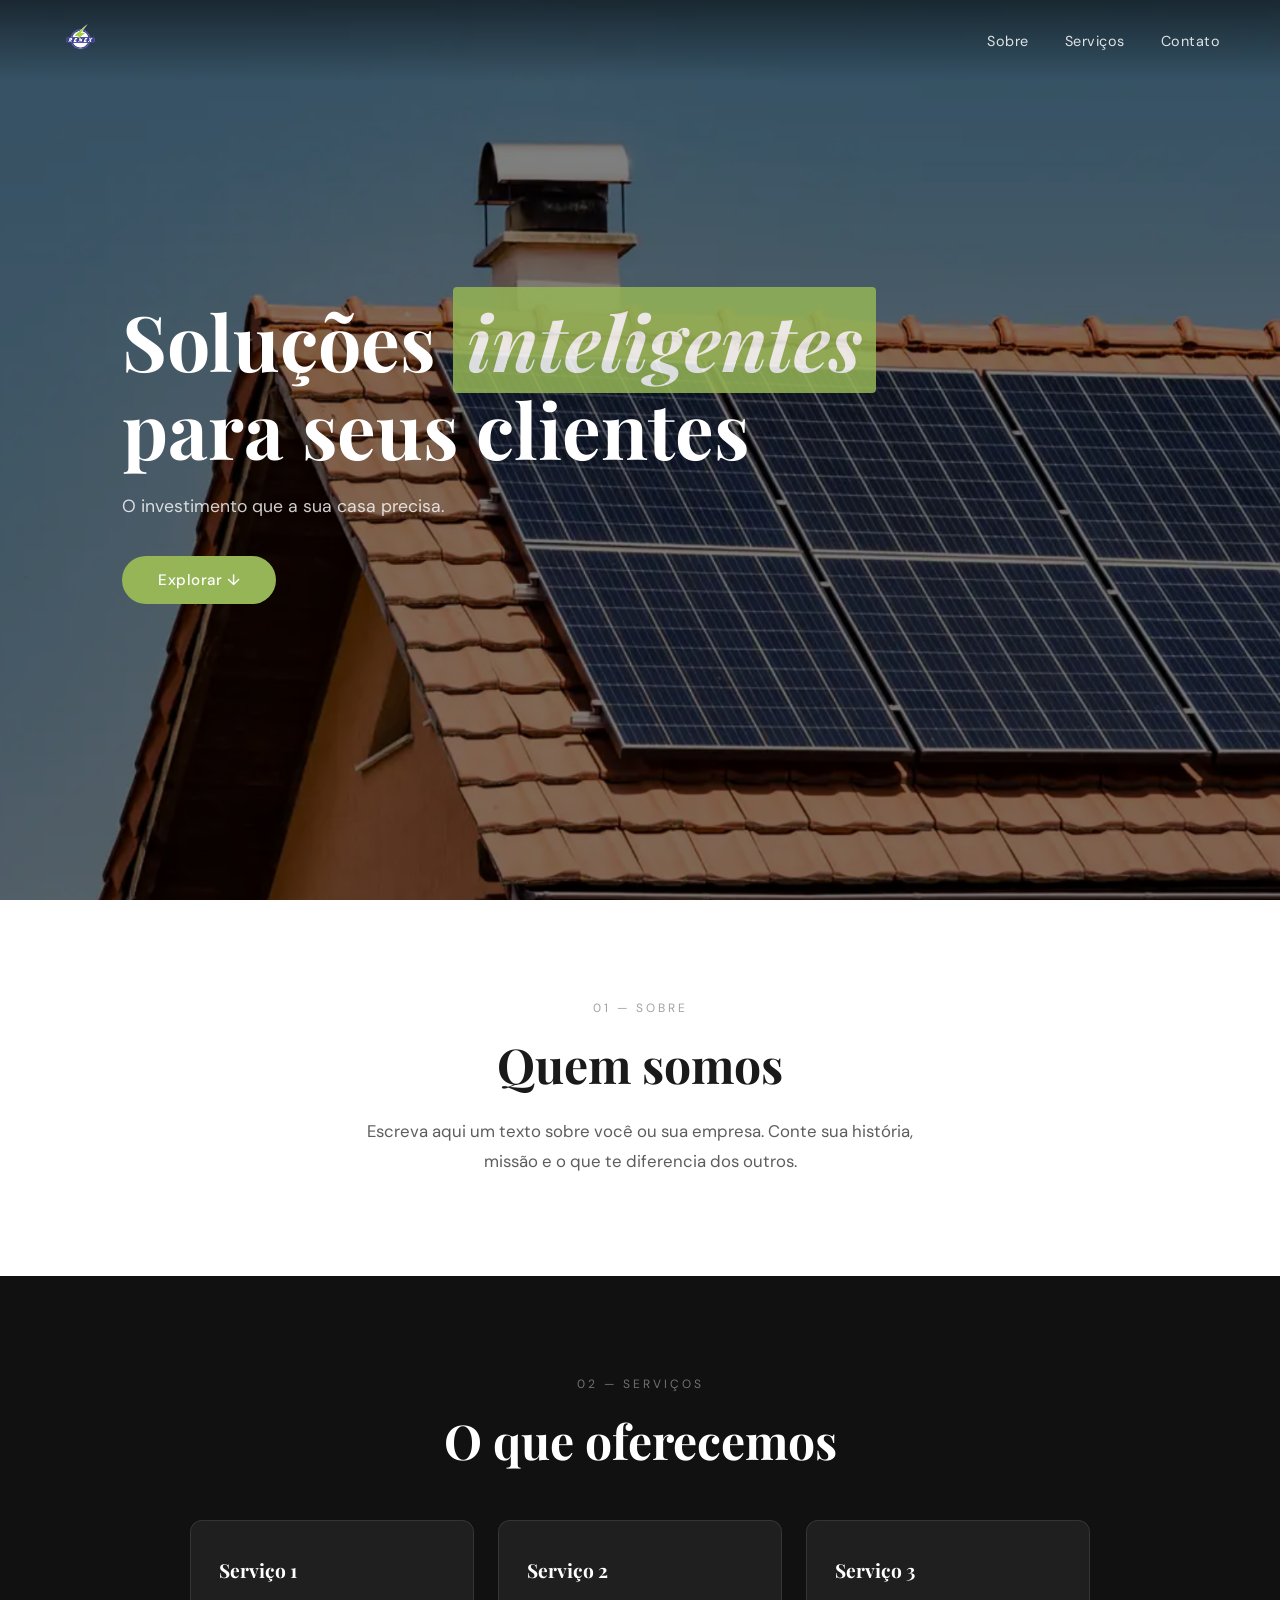
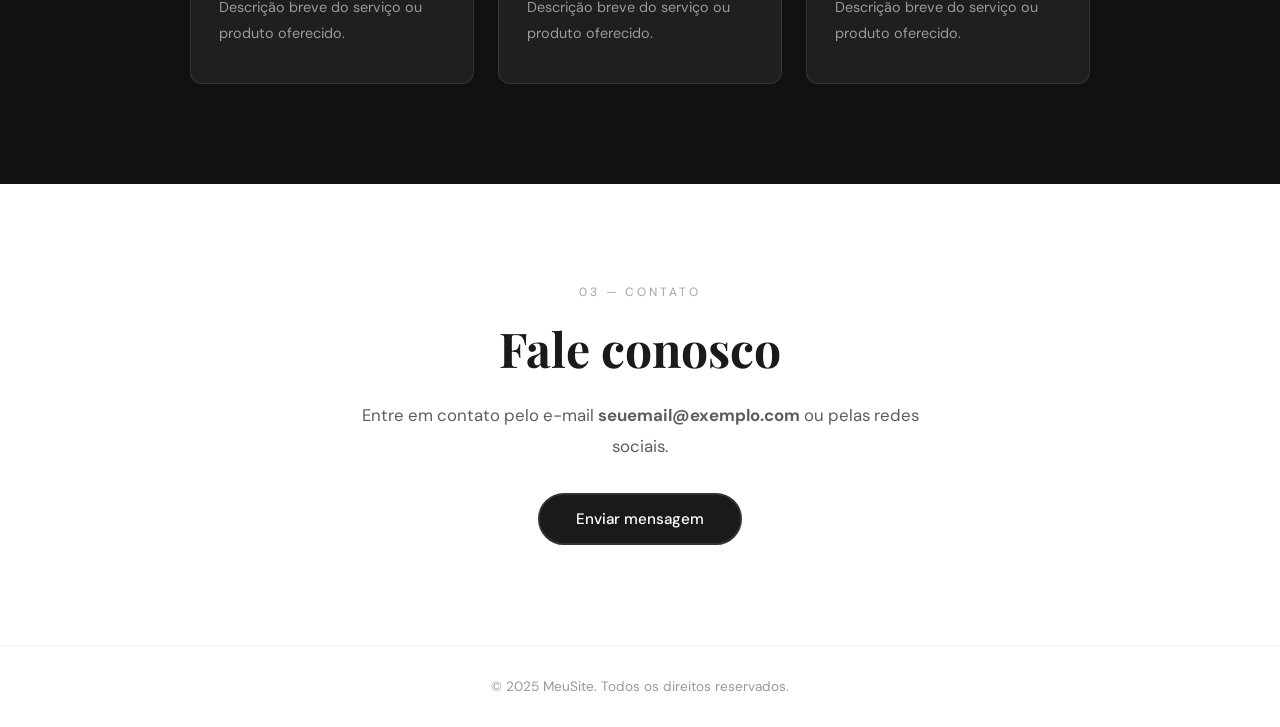
==== renex-engenharia/front-end/templates/index.html @ 0c69bf20 "Add files via upload" ====
<!DOCTYPE html>
<html lang="pt-BR">
<head>
  <meta charset="UTF-8">
  <meta name="viewport" content="width=device-width, initial-scale=1.0">
  <title>Meu Site</title>
  <link rel="preconnect" href="https://fonts.googleapis.com">
  <link href="https://fonts.googleapis.com/css2?family=Playfair+Display:wght@700&family=DM+Sans:wght@300;400;500&display=swap" rel="stylesheet">
  <link rel="stylesheet" href="../assets/css/globlal.css">
</head>
<body>

  <!-- HERO: tela cheia com imagem de fundo -->
  <section class="hero">
    <nav class="nav">
      <img src="../assets/images/logo-renex.png" alt="Logo" class="logo">
      <ul>
        <li><a href="#sobre">Sobre</a></li>
        <li><a href="#servicos">Serviços</a></li>
        <li><a href="#contato">Contato</a></li>
      </ul>
    </nav>

    <div class="hero-conteudo">
      <h1>Soluções <em><span class="destaque">inteligentes</span></em><br>para seus clientes</h1>
      <p class="hero-sub">O investimento que a sua casa precisa.</p>
      <a href="#sobre" class="botao">Explorar ↓</a>
    </div>
  </section>

  <!-- SEÇÕES ABAIXO: sem imagem de fundo -->
  <section id="sobre" class="secao">
    <div class="secao-inner">
      <span class="secao-tag">01 — Sobre</span>
      <h2>Quem somos</h2>
      <p>Escreva aqui um texto sobre você ou sua empresa. Conte sua história, missão e o que te diferencia dos outros.</p>
    </div>
  </section>

  <section id="servicos" class="secao escura">
    <div class="secao-inner">
      <span class="secao-tag">02 — Serviços</span>
      <h2>O que oferecemos</h2>
      <div class="cards">
        <div class="card">
          <h3>Serviço 1</h3>
          <p>Descrição breve do serviço ou produto oferecido.</p>
        </div>
        <div class="card">
          <h3>Serviço 2</h3>
          <p>Descrição breve do serviço ou produto oferecido.</p>
        </div>
        <div class="card">
          <h3>Serviço 3</h3>
          <p>Descrição breve do serviço ou produto oferecido.</p>
        </div>
      </div>
    </div>
  </section>

  <section id="contato" class="secao">
    <div class="secao-inner">
      <span class="secao-tag">03 — Contato</span>
      <h2>Fale conosco</h2>
      <p>Entre em contato pelo e-mail <strong>seuemail@exemplo.com</strong> ou pelas redes sociais.</p>
      <a href="mailto:seuemail@exemplo.com" class="botao-escuro">Enviar mensagem</a>
    </div>
  </section>

  <footer>
    <p>© 2025 MeuSite. Todos os direitos reservados.</p>
  </footer>

  <script src="js/main.js"></script>
</body>
</html>
---- renex-engenharia/front-end/assets/css/globlal.css ----
/* ===========================
   RESET & BASE
=========================== */
* {
  margin: 0;
  padding: 0;
  box-sizing: border-box;
}

body {
  font-family: 'DM Sans', sans-serif;
  color: #1a1a1a;
  overflow-x: hidden;
}

/* ===========================
   HERO — tela cheia com imagem
=========================== */
.hero {
  width: 100%;
  height: 100vh;

  background-image: url('../../assets/images/fundo_incial.png');

  background-size: cover;
  background-position: center;
  background-repeat: no-repeat;
  background-attachment: fixed;

  position: relative;
  display: flex;
  flex-direction: column;
  align-items: flex-start;  /* ← MUDOU: era center */
  justify-content: center;
  padding-left: 8%;         /* ← ADICIONADO: espaço da borda esquerda */
}

/* Overlay escuro por cima da imagem */
.hero::before {
  content: '';
  position: absolute;
  inset: 0;
  background: rgba(0, 0, 0, 0.50);
  z-index: 0;
}

/* ===========================
   NAVEGAÇÃO
=========================== */
.nav {
  position: fixed;
  top: 0;
  left: 0;
  width: 100%;
  padding: 20px 60px;
  display: flex;
  align-items: center;
  justify-content: space-between;
  z-index: 100;
  background: linear-gradient(to bottom, rgba(0,0,0,0.5), transparent);
}

.logo {
  height: 40px;   /* ← MUDOU: era font/color (agora é imagem) */
  width: auto;
}

.nav ul {
  list-style: none;
  display: flex;
  gap: 36px;
}

.nav ul a {
  color: rgba(255,255,255,0.85);
  text-decoration: none;
  font-size: 0.9rem;
  letter-spacing: 0.5px;
  transition: color 0.2s;
}

.nav ul a:hover {
  color: white;
}

/* ===========================
   CONTEÚDO DO HERO
=========================== */
.hero-conteudo {
  position: relative;
  z-index: 1;
  text-align: left;         /* ← MUDOU: era center */
  color: white;
  padding: 0 20px;
  animation: fadeUp 1s ease forwards;
}

.hero-tag {
  font-size: 0.8rem;
  letter-spacing: 4px;
  text-transform: uppercase;
  opacity: 0.7;
  margin-bottom: 16px;
}

.hero-conteudo h1 {
  font-family: 'Playfair Display', serif;
  font-size: clamp(2.5rem, 6vw, 5rem);
  line-height: 1.15;
  margin-bottom: 20px;
}

.hero-conteudo h1 em {
  font-style: italic;
  opacity: 0.85;
}

.hero-sub {
  font-size: 1.1rem;
  opacity: 0.8;
  max-width: 480px;
  margin: 0 0 36px 0;       /* ← MUDOU: era 0 auto 36px (tirou o auto) */
  line-height: 1.6;
}

.botao {
  display: inline-block;
  background: #95b556;
  color: #ffffff;
  padding: 14px 36px;
  border-radius: 50px;
  text-decoration: none;
  font-weight: 500;
  font-size: 0.95rem;
  letter-spacing: 0.5px;
  transition: transform 0.2s, background 0.2s;
}

.botao:hover {
  background: #f0f0f0;
  transform: translateY(-2px);
}

/* ===========================
   SEÇÕES ABAIXO (sem imagem)
=========================== */
.secao {
  padding: 100px 40px;
  background-color: #ffffff;
}

.secao.escura {
  background-color: #111111;
  color: white;
}

.secao-inner {
  max-width: 900px;
  margin: 0 auto;
  text-align: center;
}

.secao-tag {
  font-size: 0.75rem;
  letter-spacing: 3px;
  text-transform: uppercase;
  opacity: 0.4;
  display: block;
  margin-bottom: 16px;
}

.secao h2 {
  font-family: 'Playfair Display', serif;
  font-size: clamp(1.8rem, 4vw, 3rem);
  margin-bottom: 20px;
}

.secao p {
  font-size: 1.05rem;
  line-height: 1.8;
  opacity: 0.7;
  max-width: 600px;
  margin: 0 auto;
}

/* ===========================
   CARDS DE SERVIÇOS
=========================== */
.cards {
  display: grid;
  grid-template-columns: repeat(auto-fit, minmax(220px, 1fr));
  gap: 24px;
  margin-top: 48px;
}

.card {
  background: rgba(255,255,255,0.06);
  border: 1px solid rgba(255,255,255,0.1);
  border-radius: 12px;
  padding: 36px 28px;
  text-align: left;
  transition: background 0.2s;
}

.card:hover {
  background: rgba(255,255,255,0.1);
}

.card h3 {
  font-family: 'Playfair Display', serif;
  font-size: 1.2rem;
  margin-bottom: 12px;
}

.card p {
  font-size: 0.9rem;
  opacity: 0.55;
  max-width: none;
  text-align: left;
}

/* ===========================
   BOTÃO ESCURO
=========================== */
.botao-escuro {
  display: inline-block;
  margin-top: 32px;
  background: #1a1a1a;
  color: white;
  padding: 14px 36px;
  border-radius: 50px;
  text-decoration: none;
  font-weight: 500;
  font-size: 0.95rem;
  transition: background 0.2s, transform 0.2s;
  border: 2px solid #333;
}

.botao-escuro:hover {
  background: #333;
  transform: translateY(-2px);
}

/* ===========================
   FOOTER
=========================== */
footer {
  text-align: center;
  padding: 32px;
  font-size: 0.85rem;
  color: #999;
  border-top: 1px solid #eee;
}

/* Fundo retangular atrás do texto */
.destaque {
  background-color: #95b556; /* ← troque pela cor que quiser */
  color: white;
  padding: 2px 14px;
  border-radius: 4px; /* ← 0 para canto reto, maior para mais arredondado */
}
/* ===========================
   ANIMAÇÃO
=========================== */
@keyframes fadeUp {
  from {
    opacity: 0;
    transform: translateY(30px);
  }
  to {
    opacity: 1;
    transform: translateY(0);
  }
}

/* ===========================
   SCROLL SUAVE
=========================== */
html {
  scroll-behavior: smooth;
}
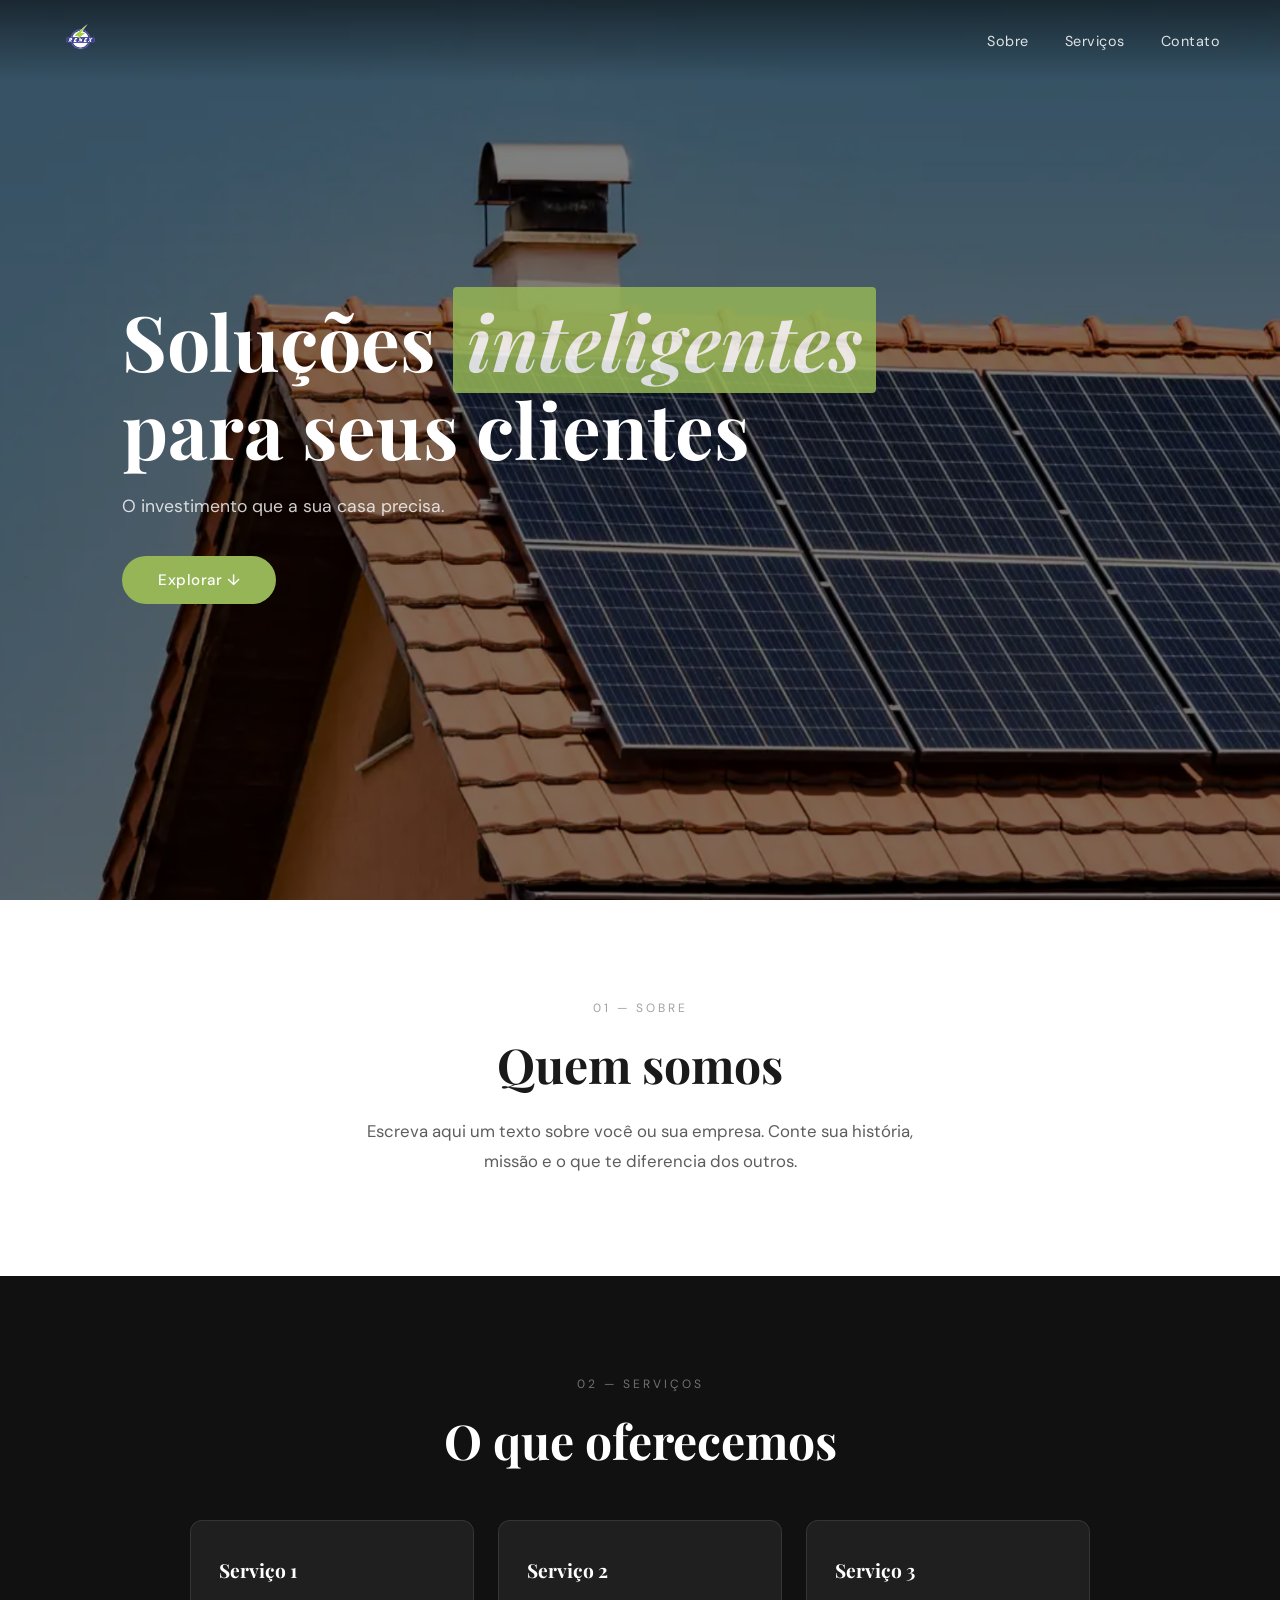
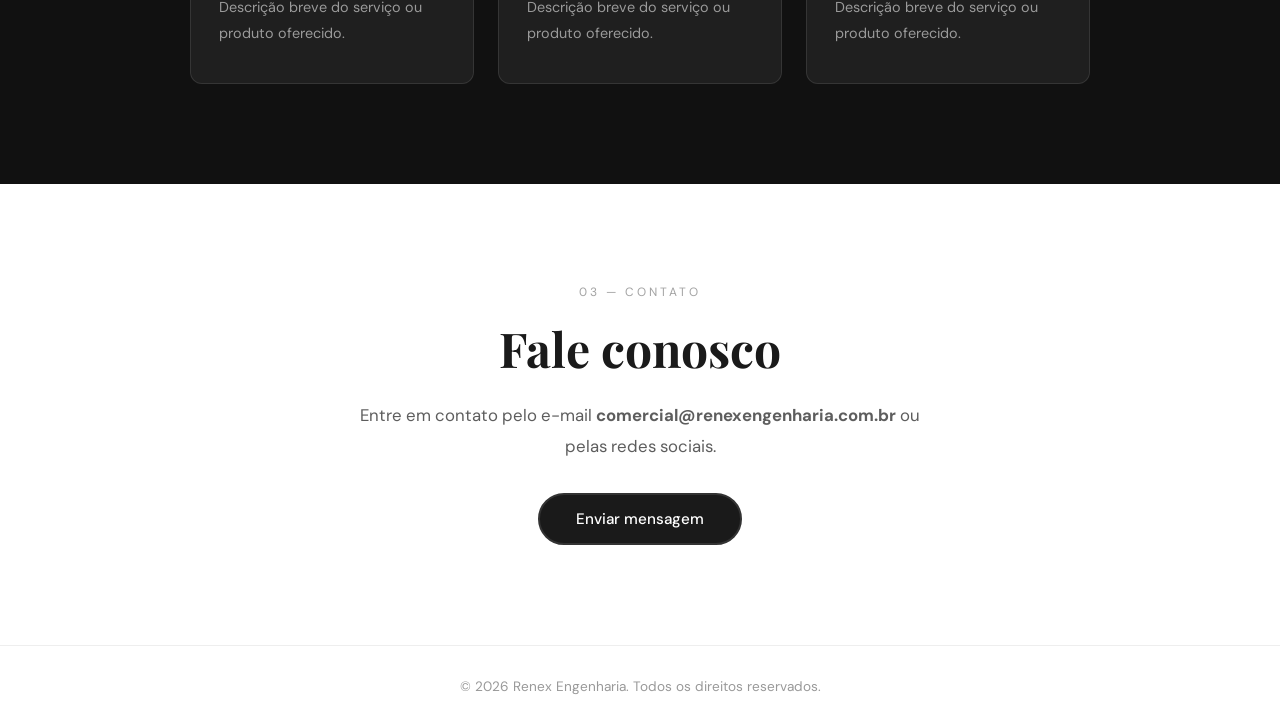
==== commit 53916c59: "ajuste na página iniciaL" ====
--- a/renex-engenharia/front-end/templates/index.html
+++ b/renex-engenharia/front-end/templates/index.html
@@ -62,13 +62,13 @@
     <div class="secao-inner">
       <span class="secao-tag">03 — Contato</span>
       <h2>Fale conosco</h2>
-      <p>Entre em contato pelo e-mail <strong>seuemail@exemplo.com</strong> ou pelas redes sociais.</p>
+      <p>Entre em contato pelo e-mail <strong>comercial@renexengenharia.com.br</strong> ou pelas redes sociais.</p>
       <a href="mailto:seuemail@exemplo.com" class="botao-escuro">Enviar mensagem</a>
     </div>
   </section>
 
   <footer>
-    <p>© 2025 MeuSite. Todos os direitos reservados.</p>
+    <p>© 2026 Renex Engenharia. Todos os direitos reservados.</p>
   </footer>
 
   <script src="js/main.js"></script>
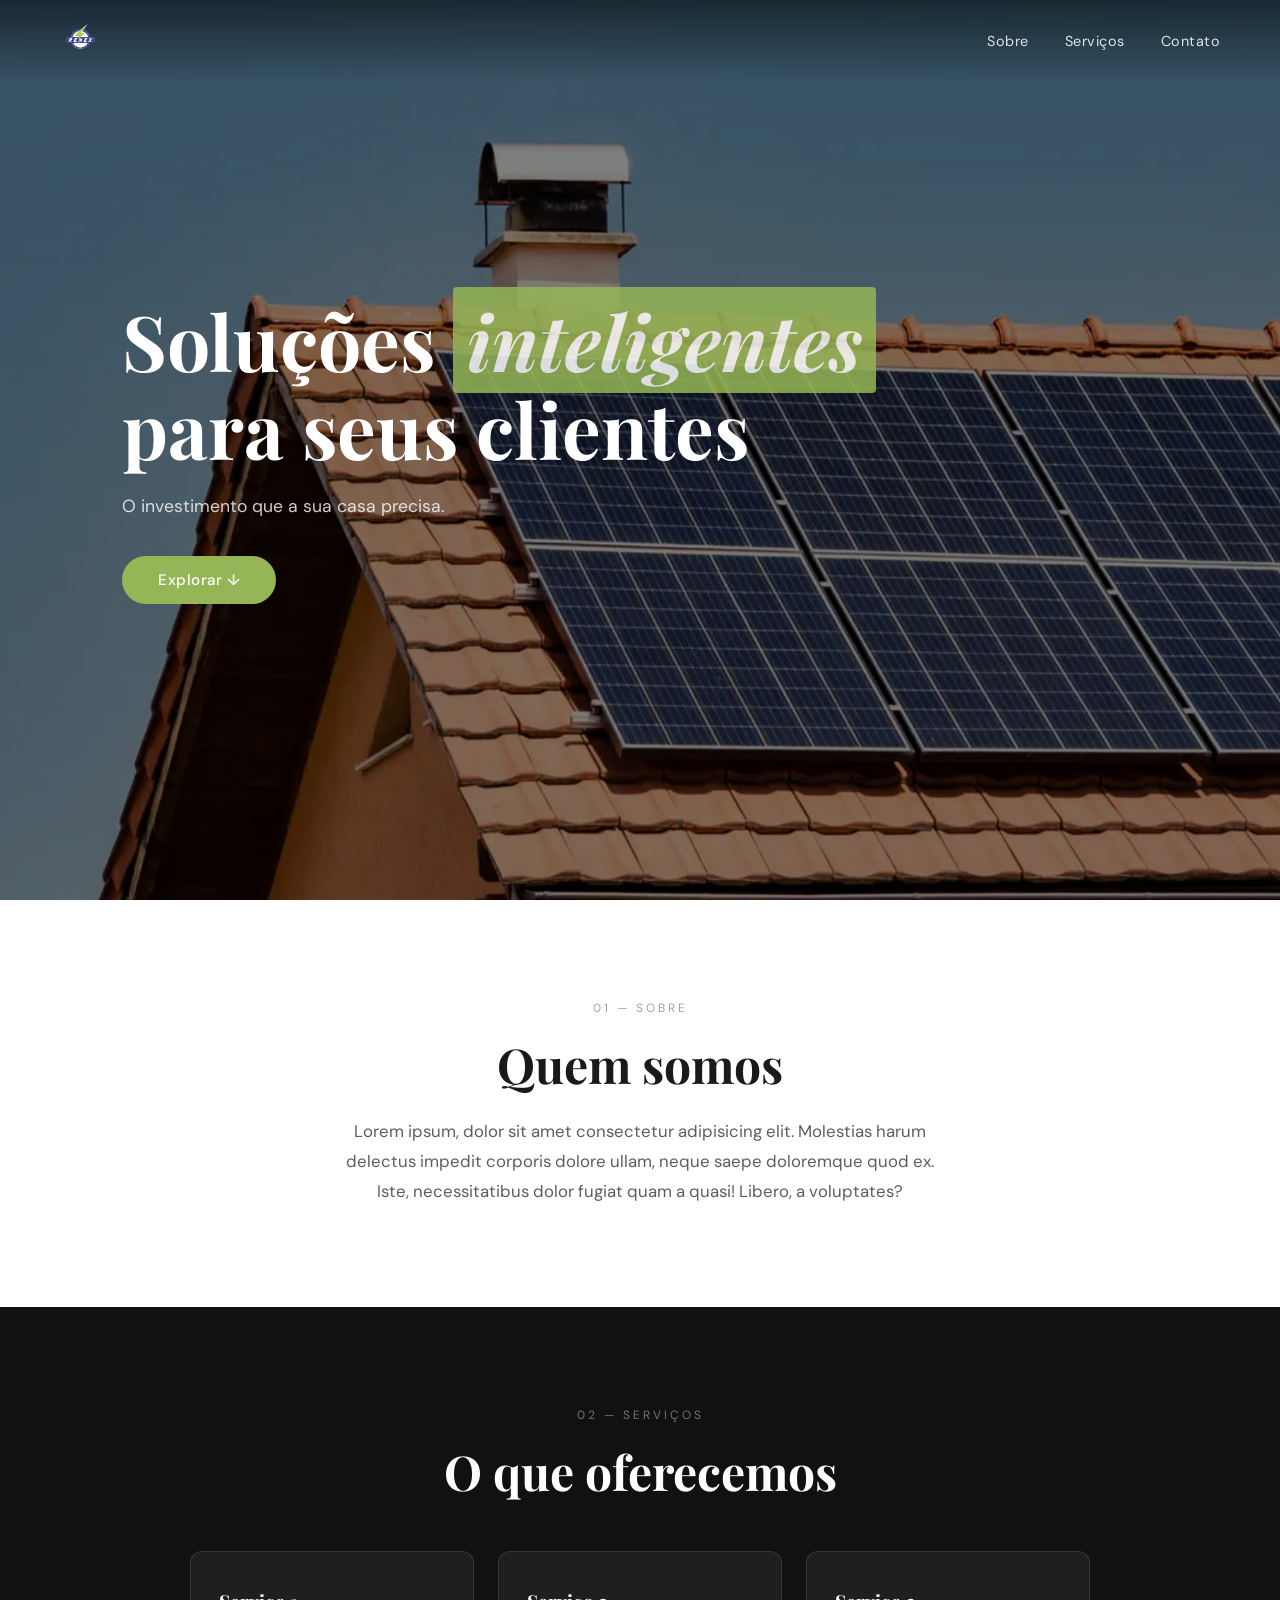
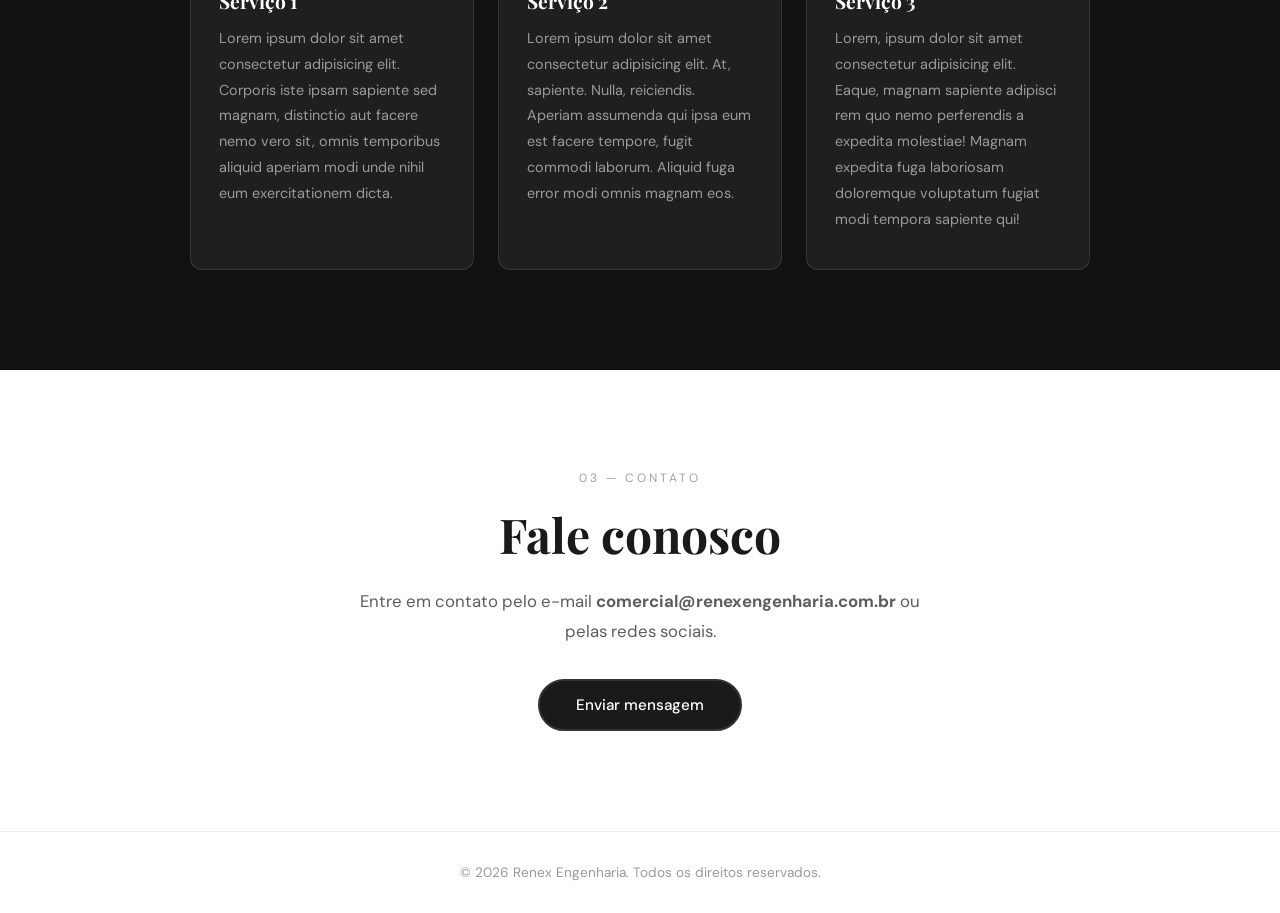
==== commit 30e6fafd: "correção index.html" ====
--- a/renex-engenharia/front-end/templates/index.html
+++ b/renex-engenharia/front-end/templates/index.html
@@ -10,7 +10,6 @@
 </head>
 <body>
 
-  <!-- HERO: tela cheia com imagem de fundo -->
   <section class="hero">
     <nav class="nav">
       <img src="../assets/images/logo-renex.png" alt="Logo" class="logo">
@@ -28,12 +27,11 @@
     </div>
   </section>
 
-  <!-- SEÇÕES ABAIXO: sem imagem de fundo -->
   <section id="sobre" class="secao">
     <div class="secao-inner">
       <span class="secao-tag">01 — Sobre</span>
       <h2>Quem somos</h2>
-      <p>Escreva aqui um texto sobre você ou sua empresa. Conte sua história, missão e o que te diferencia dos outros.</p>
+      <p> Lorem ipsum, dolor sit amet consectetur adipisicing elit. Molestias harum delectus impedit corporis dolore ullam, neque saepe doloremque quod ex. Iste, necessitatibus dolor fugiat quam a quasi! Libero, a voluptates?</p>
     </div>
   </section>
 
@@ -44,15 +42,15 @@
       <div class="cards">
         <div class="card">
           <h3>Serviço 1</h3>
-          <p>Descrição breve do serviço ou produto oferecido.</p>
+          <p>Lorem ipsum dolor sit amet consectetur adipisicing elit. Corporis iste ipsam sapiente sed magnam, distinctio aut facere nemo vero sit, omnis temporibus aliquid aperiam modi unde nihil eum exercitationem dicta.</p>
         </div>
         <div class="card">
           <h3>Serviço 2</h3>
-          <p>Descrição breve do serviço ou produto oferecido.</p>
+          <p>Lorem ipsum dolor sit amet consectetur adipisicing elit. At, sapiente. Nulla, reiciendis. Aperiam assumenda qui ipsa eum est facere tempore, fugit commodi laborum. Aliquid fuga error modi omnis magnam eos.</p>
         </div>
         <div class="card">
           <h3>Serviço 3</h3>
-          <p>Descrição breve do serviço ou produto oferecido.</p>
+          <p>Lorem, ipsum dolor sit amet consectetur adipisicing elit. Eaque, magnam sapiente adipisci rem quo nemo perferendis a expedita molestiae! Magnam expedita fuga laboriosam doloremque voluptatum fugiat modi tempora sapiente qui!</p>
         </div>
       </div>
     </div>
